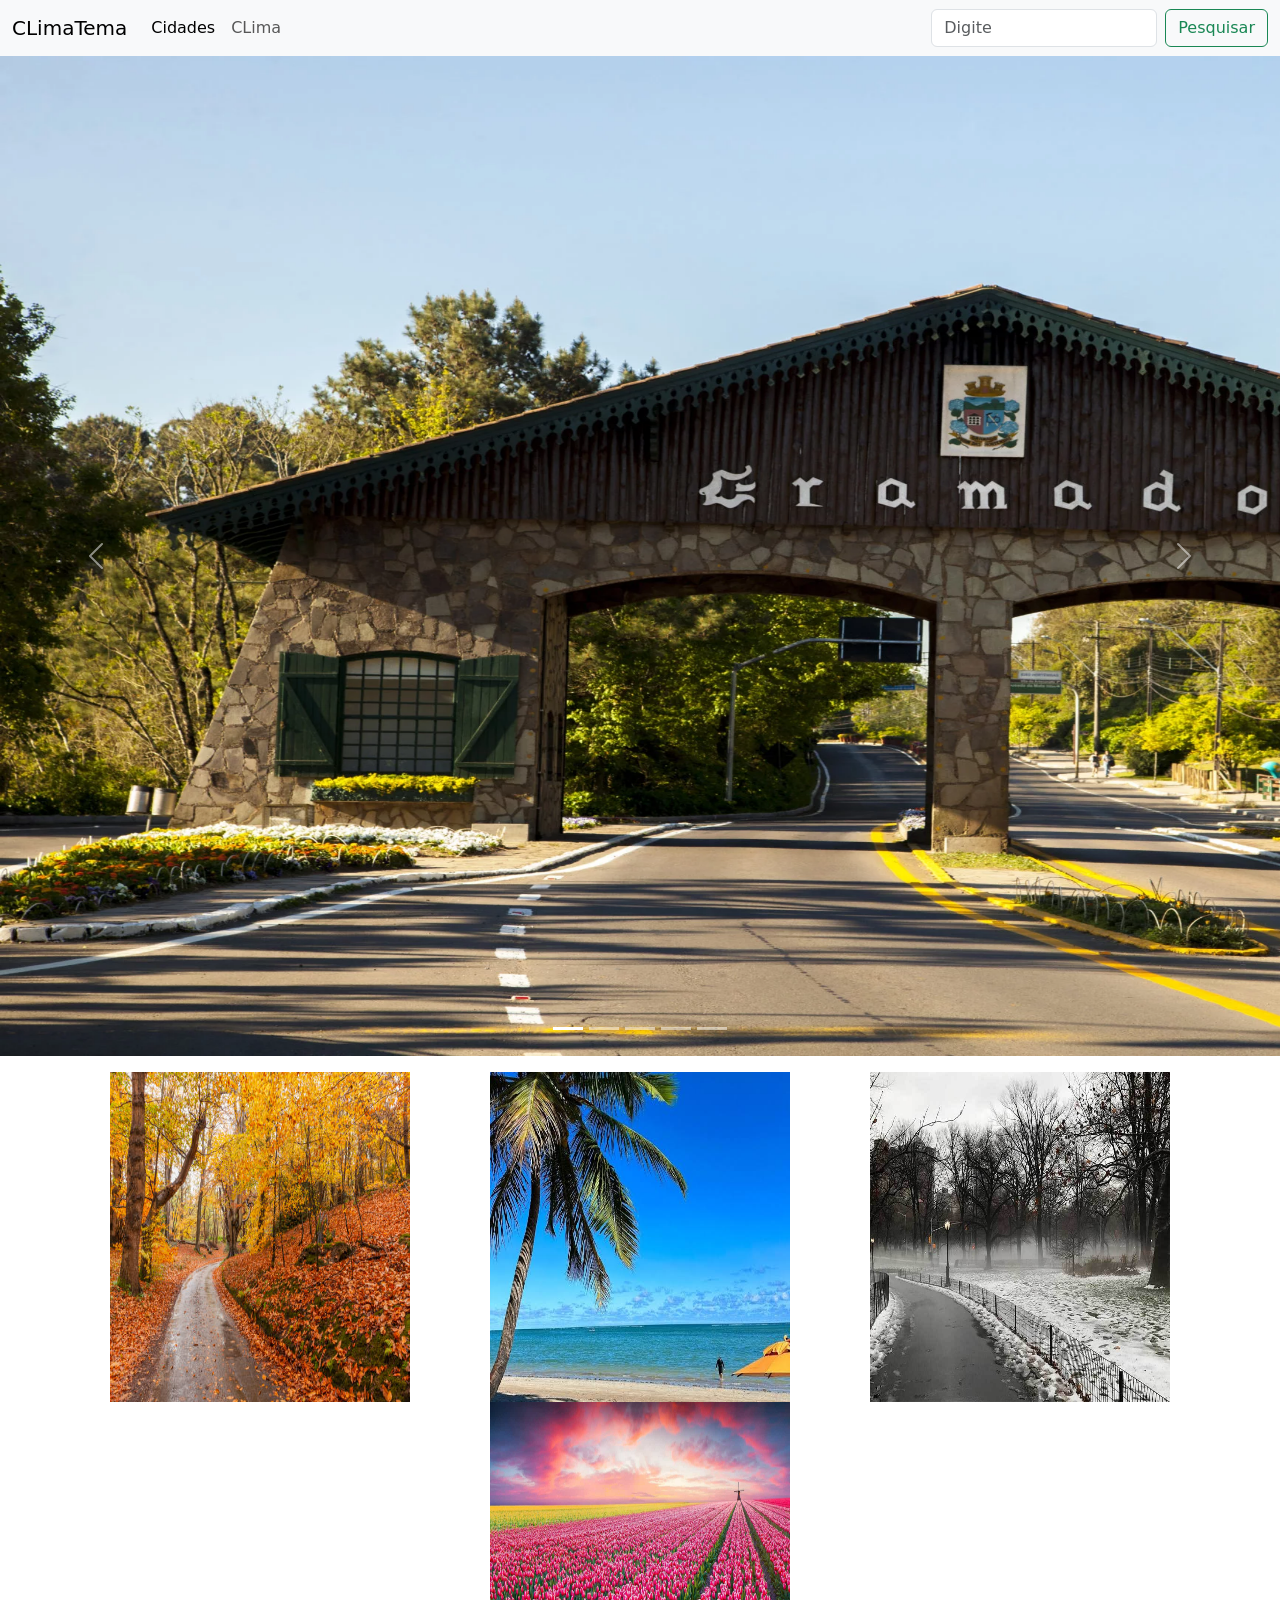
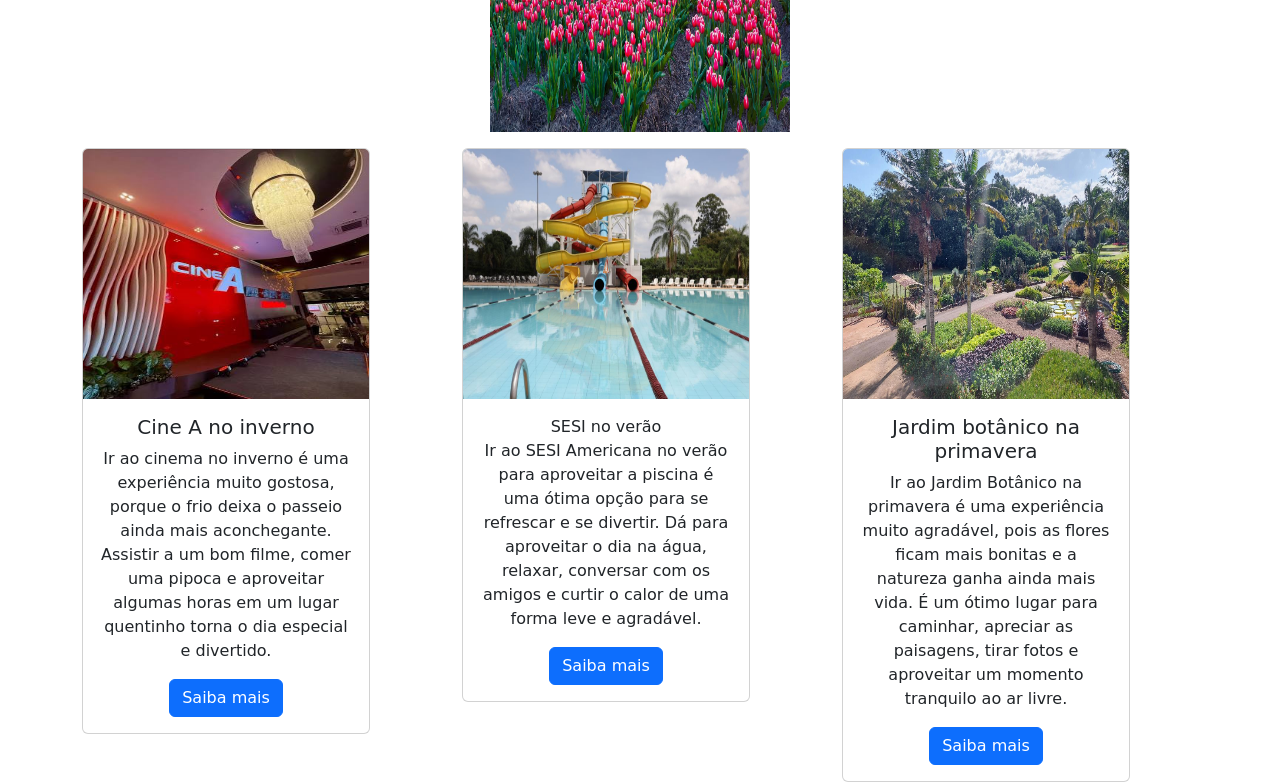
==== index.html @ f298ffc1 "climas" ====
<!DOCTYPE html>
<html lang="en">
<head>
    <meta charset="UTF-8">
    <meta name="viewport" content="width=device-width, initial-scale=1.0">
    <link href="https://cdn.jsdelivr.net/npm/bootstrap@5.3.8/dist/css/bootstrap.min.css" rel="stylesheet" integrity="sha384-sRIl4kxILFvY47J16cr9ZwB07vP4J8+LH7qKQnuqkuIAvNWLzeN8tE5YBujZqJLB" crossorigin="anonymous">
    <title>Document</title>
</head>
<body>
  <nav class="navbar navbar-expand-lg bg-body-tertiary">
  <div class="container-fluid">
    <a class="navbar-brand" href="index.html">CLimaTema</a>
    <button class="navbar-toggler" type="button" data-bs-toggle="collapse" data-bs-target="#navbarSupportedContent" aria-controls="navbarSupportedContent" aria-expanded="false" aria-label="Toggle navigation">
      <span class="navbar-toggler-icon"></span>
    </button>
    <div class="collapse navbar-collapse" id="navbarSupportedContent">
      <ul class="navbar-nav me-auto mb-2 mb-lg-0">
        <li class="nav-item">
          <a class="nav-link active" aria-current="page" href="cidades.html">Cidades</a>
        </li>
        <li class="nav-item">
          <a class="nav-link" href="climas.html">CLima</a>
        </li>
        
      </ul>
      <form class="d-flex" role="search">
        <input class="form-control me-2" type="search" placeholder="Digite" aria-label="search"/>
        <button class="btn btn-outline-success" type="submit">Pesquisar</button>
      </form>
    </div>
  </div>
</nav>  

<div id="carouselExampleIndicators" class="carousel slide">
  <div class="carousel-indicators">
    <button type="button" data-bs-target="#carouselExampleIndicators" data-bs-slide-to="0" class="active" aria-current="true" aria-label="Slide 1"></button>
    <button type="button" data-bs-target="#carouselExampleIndicators" data-bs-slide-to="1" aria-label="Slide 2"></button>
    <button type="button" data-bs-target="#carouselExampleIndicators" data-bs-slide-to="2" aria-label="Slide 3"></button>
    <button type="button" data-bs-target="#carouselExampleIndicators" data-bs-slide-to="3" aria-label="Slide 4"></button>
    <button type="button" data-bs-target="#carouselExampleIndicators" data-bs-slide-to="4" aria-label="Slide 5"></button>
  </div>
  <div class="carousel-inner">
    <div class="carousel-item active">
      <img src="./img/cidade1.webp" width="1890px" height="1000px" alt="...">
    </div>
    <div class="carousel-item">
      <img src="./img/cidade2.jpg" width="1890px" height="1000px" alt="...">
    </div>
    <div class="carousel-item">
      <img src="./img/cidade3.jpg" width="1890px" height="1000px" alt="...">
    </div>
     <div class="carousel-item">
      <img src="./img/cidade4.jpg" width="1890px" height="1000px" alt="...">
    </div>
     <div class="carousel-item">
      <img src="./img/cidadee5.jpg" width="1890px" height="1000px" alt="...">
    </div>
  </div>
  <button class="carousel-control-prev" type="button" data-bs-target="#carouselExampleIndicators" data-bs-slide="prev">
    <span class="carousel-control-prev-icon" aria-hidden="true"></span>
    <span class="visually-hidden">Previous</span>
  </button>
  <button class="carousel-control-next" type="button" data-bs-target="#carouselExampleIndicators" data-bs-slide="next">
    <span class="carousel-control-next-icon" aria-hidden="true"></span>
    <span class="visually-hidden">Next</span>
  </button>
</div>
<p></p>
<div class="container text-center">
  <div class="row">
    <div class="col">
    <img src="./img/outono.jpg"  width="300px" height="330px">
    </div>
     <div class="col">
    <img src="./img/verão.jpg"  width="300px" height="330px">
    </div>
    <div class="col">
     <img src="./img/inverno.jpg"  width="300px" height="330px">
    </div>
    <div class="col">
     <img src="./img/primavera.jpg"  width="300px" height="330px">
    </div>

 <p></p>

  </div>
</div>

<div class="container text-center">
  <div class="row align-items-start">
    <div class="col">

     <div class="card" style="width: 18rem;">
  <img src="./img/cinema.jpg" width="300px" height="250px" class="card-img-top" alt="...">
  <div class="card-body">
    <h5 class="card-title">Cine A no inverno</h5>
    <p class="card-text">Ir ao cinema no inverno é uma experiência muito gostosa, porque o frio deixa o passeio ainda mais aconchegante. Assistir a um bom filme, comer uma pipoca e aproveitar algumas horas em um lugar quentinho torna o dia especial e divertido.</p>
    <a href="https://cinea.com.br/americana" class="btn btn-primary">Saiba mais</a>
  </div>
</div>

    </div>
    <div class="col">

      <div class="card" style="width: 18rem;">
  <img src="./img/sesi.jpg" width="300px" height="250px" class="card-img-top" alt="...">
  <div class="card-body">SESI no verão</h5>
    <p class="card-text">Ir ao SESI Americana no verão para aproveitar a piscina é uma ótima opção para se refrescar e se divertir. Dá para aproveitar o dia na água, relaxar, conversar com os amigos e curtir o calor de uma forma leve e agradável.</p>
    <a href="https://americana.sesisp.org.br/" class="btn btn-primary">Saiba mais</a>
  </div>
</div>

    </div>
    <div class="col">

      <div class="card" style="width: 18rem;">
  <img src="./img/jardim.jpg" width="300px" height="250px" class="card-img-top" alt="...">
  <div class="card-body">
    <h5 class="card-title">Jardim botânico na primavera</h5>
    <p class="card-text">Ir ao Jardim Botânico na primavera é uma experiência muito agradável, pois as flores ficam mais bonitas e a natureza ganha ainda mais vida. É um ótimo lugar para caminhar, apreciar as paisagens, tirar fotos e aproveitar um momento tranquilo ao ar livre.</p>
    <a href="https://www.americana.sp.gov.br/americana-index.php?a=ponto-turistico-botanico" class="btn btn-primary">Saiba mais</a>
  </div>
</div>

    </div>
  </div>
</div>

<script src="https://cdn.jsdelivr.net/npm/bootstrap@5.3.8/dist/js/bootstrap.bundle.min.js" integrity="sha384-FKyoEForCGlyvwx9Hj09JcYn3nv7wiPVlz7YYwJrWVcXK/BmnVDxM+D2scQbITxI" crossorigin="anonymous"></script>
</body>
</html>
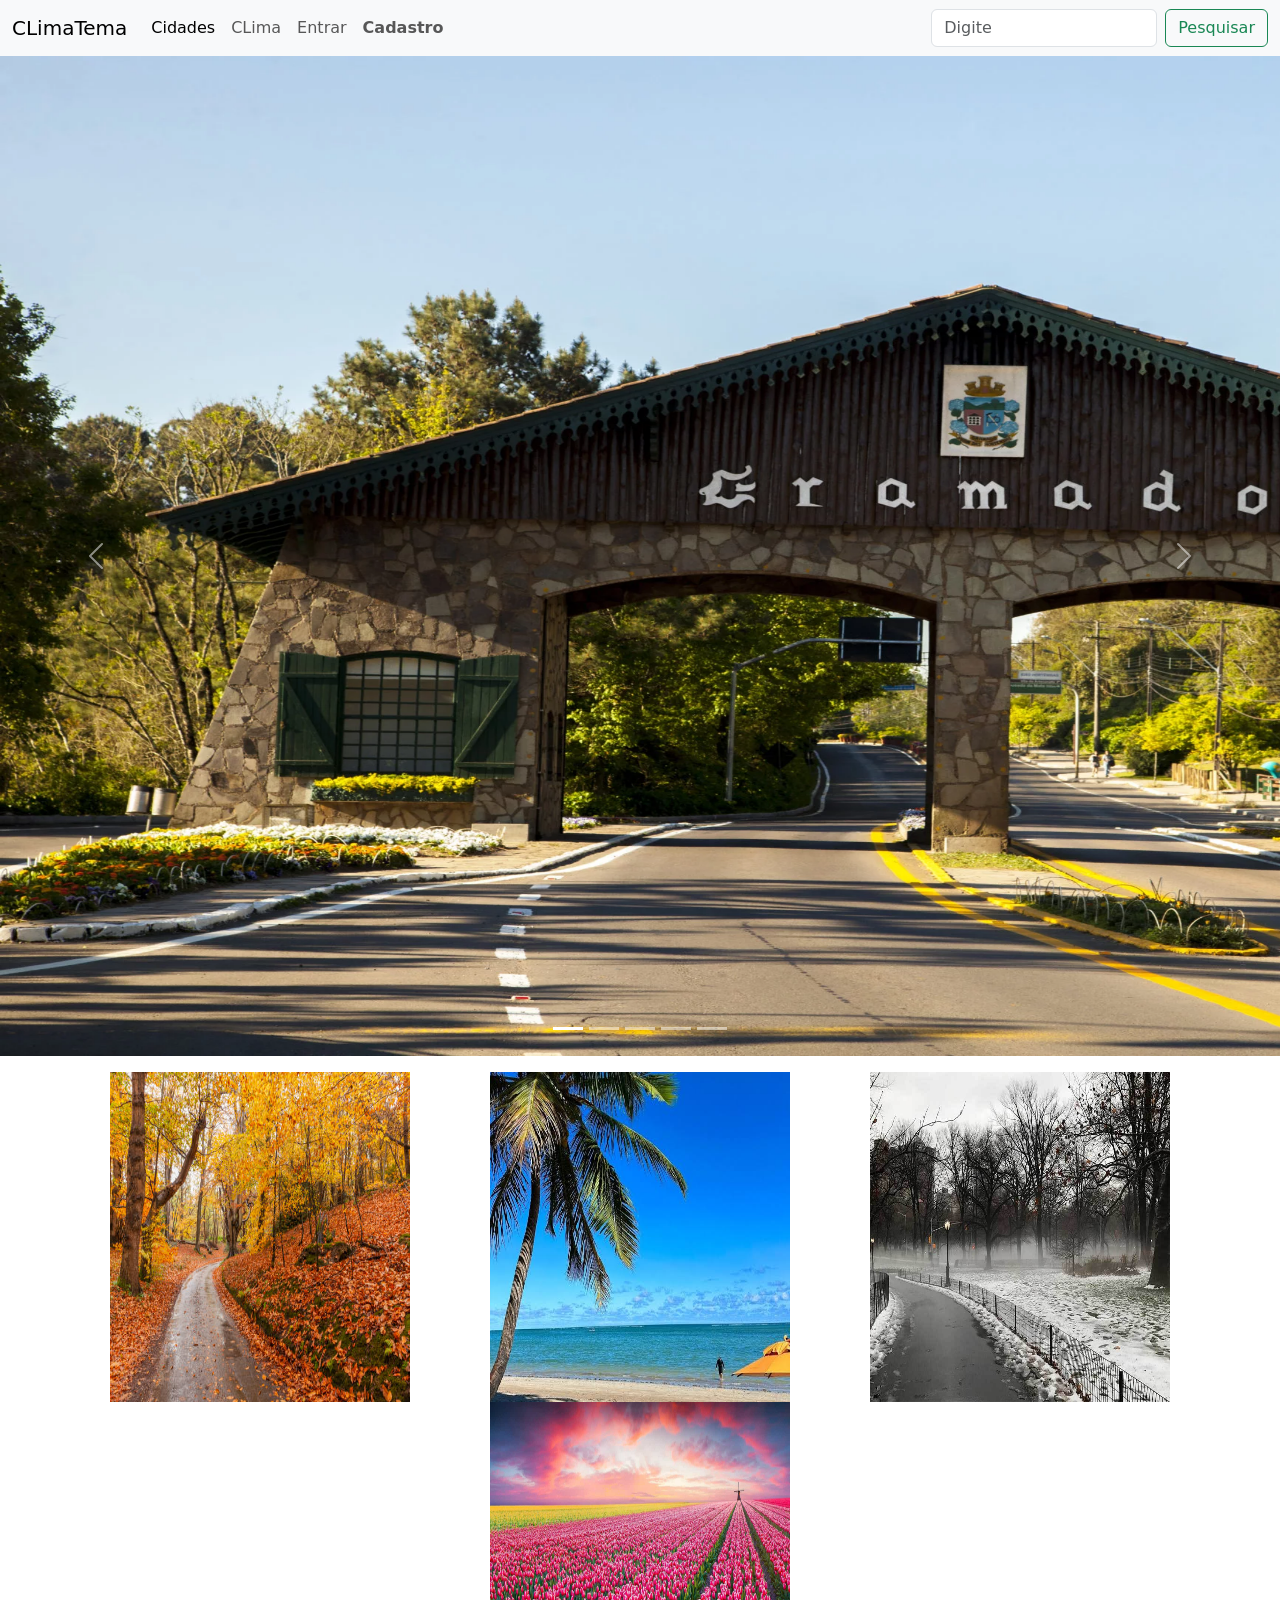
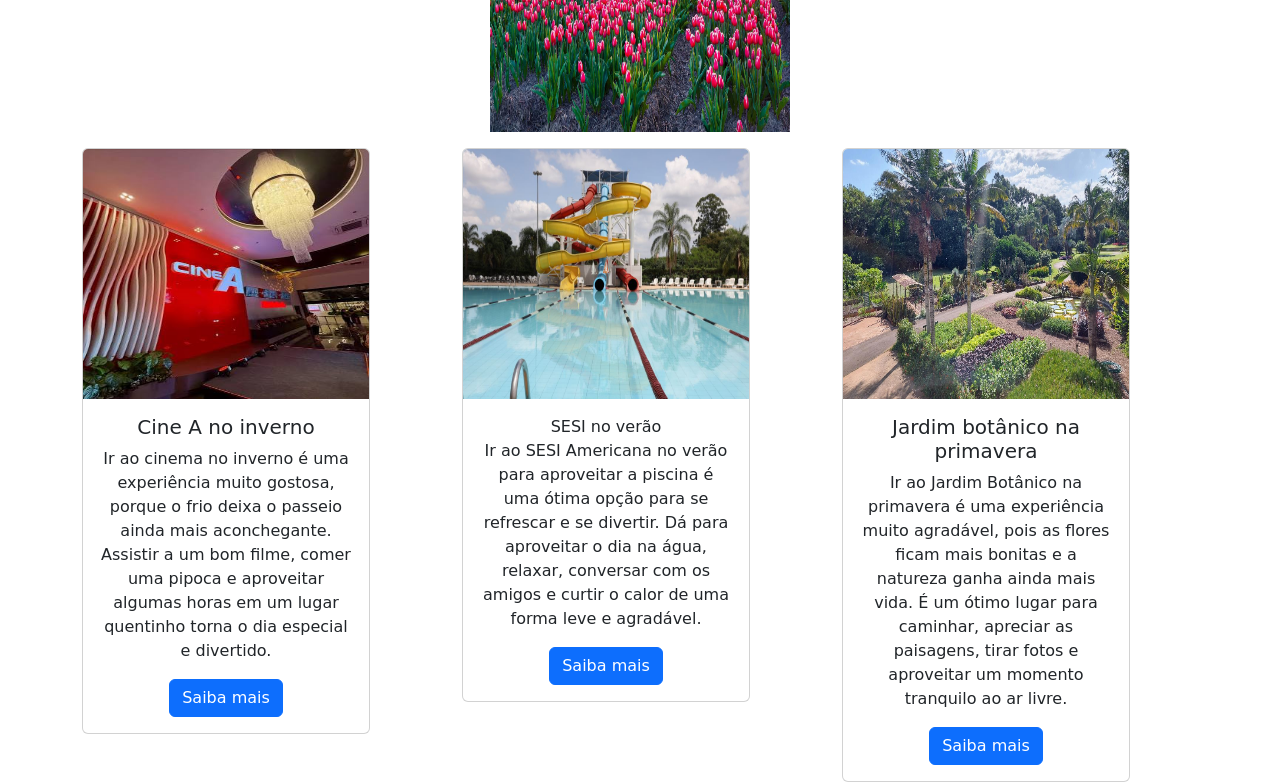
==== commit 7972b9b7: "climas" ====
--- a/index.html
+++ b/index.html
@@ -4,6 +4,7 @@
     <meta charset="UTF-8">
     <meta name="viewport" content="width=device-width, initial-scale=1.0">
     <link href="https://cdn.jsdelivr.net/npm/bootstrap@5.3.8/dist/css/bootstrap.min.css" rel="stylesheet" integrity="sha384-sRIl4kxILFvY47J16cr9ZwB07vP4J8+LH7qKQnuqkuIAvNWLzeN8tE5YBujZqJLB" crossorigin="anonymous">
+    <link rel="stylesheet" href="style.css">
     <title>Document</title>
 </head>
 <body>
@@ -21,7 +22,14 @@
         <li class="nav-item">
           <a class="nav-link" href="climas.html">CLima</a>
         </li>
-        
+          <li class="nav-item">
+          <a class="nav-link" href="entrar.html">Entrar</a>
+        </li>
+          <li class="nav-item">
+          <a class="nav-link" href="cadastro.html"><strong>Cadastro</strong></a>
+        </li>
+
+
       </ul>
       <form class="d-flex" role="search">
         <input class="form-control me-2" type="search" placeholder="Digite" aria-label="search"/>
@@ -53,7 +61,7 @@
       <img src="./img/cidade4.jpg" width="1890px" height="1000px" alt="...">
     </div>
      <div class="carousel-item">
-      <img src="./img/cidadee5.jpg" width="1890px" height="1000px" alt="...">
+      <img src="./img/cearaaa.jpg" width="1890px" height="1000px" alt="...">
     </div>
   </div>
   <button class="carousel-control-prev" type="button" data-bs-target="#carouselExampleIndicators" data-bs-slide="prev">
--- a/style.css
+++ b/style.css
@@ -0,0 +1,90 @@
+.gramado1{
+    text-align: center;
+    border-radius: 10px;
+    font-weight: bold;
+    border: 8px solid rgb(114, 115, 116);
+ 
+}
+
+.sp1{
+    text-align: center;
+    border-radius: 10px;
+    font-weight: bold;
+    border: 8px solid rgb(114, 115, 116);
+}
+
+.rj1{
+    text-align: center;
+    border-radius: 10px;
+    font-weight: bold;
+    border: 8px solid rgb(114, 115, 116);
+}
+
+.ceara1{
+    text-align: center;
+    border-radius: 10px;
+    font-weight: bold;
+    border: 8px solid rgb(114, 115, 116);
+}
+
+.mapagramado{
+     font-size: 40px;
+     font-family: 'Times New Roman', Times, serif;
+     text-align: center;
+}
+.maparj{
+     font-size: 40px;
+     font-family: 'Times New Roman', Times, serif;
+     text-align: center;
+}
+.mapasp{
+     font-size: 40px;
+     font-family: 'Times New Roman', Times, serif;
+     text-align: center;
+}
+.mapaceara{
+     font-size: 40px;
+     font-family: 'Times New Roman', Times, serif;
+     text-align: center;
+}
+.mapabahia{
+     font-size: 40px;
+     font-family: 'Times New Roman', Times, serif;
+     text-align: center;
+}
+.G1{
+    text-align: left;
+    margin-left: 20px;
+    font-family: 'Times New Roman', Times, serif;
+   
+}
+.SP1{
+    text-align: left;
+    margin-left: 20px;
+    font-family: 'Times New Roman', Times, serif;
+   
+}
+.RJ1{
+    text-align: left;
+    margin-left: 20px;
+    font-family: 'Times New Roman', Times, serif;
+   
+}
+.C1{
+    text-align: left;
+    margin-left: 20px;
+    font-family: 'Times New Roman', Times, serif;
+   
+}
+.B1{
+    text-align: left;
+    margin-left: 20px;
+    font-family: 'Times New Roman', Times, serif;
+   
+}
+.bahia1{
+    text-align: center;
+    border-radius: 10px;
+    font-weight: bold;
+    border: 8px solid rgb(114, 115, 116);
+}
